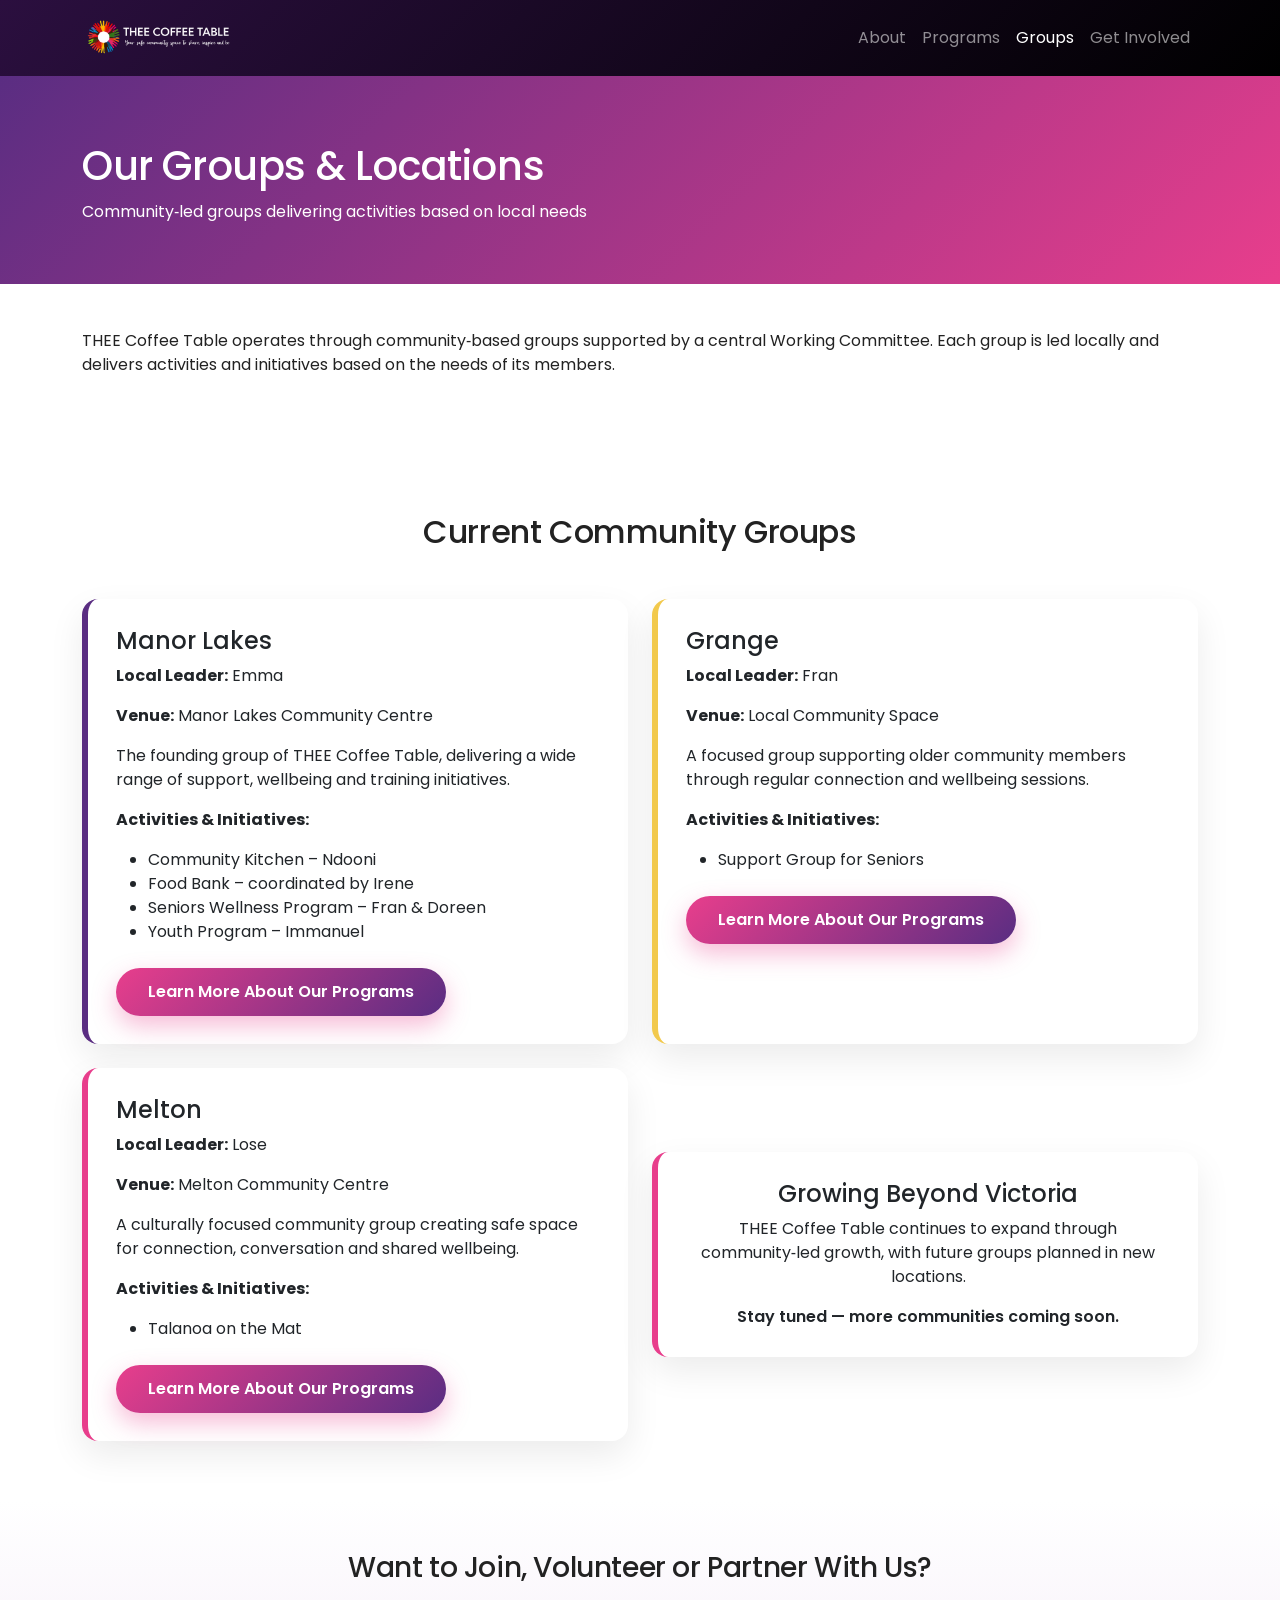
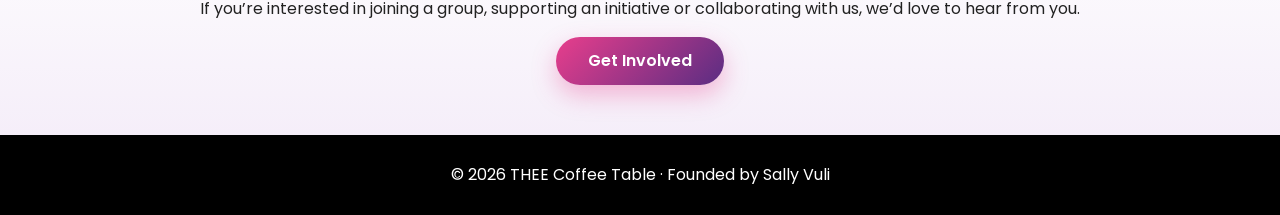
==== groups.html @ 996d45d3 "Add files via upload" ====
<!DOCTYPE html>
<html lang="en">
<head>
<meta charset="UTF-8">
<title>Groups & Locations – THEE Coffee Table</title>
<meta name="viewport" content="width=device-width, initial-scale=1">

<link href="https://cdn.jsdelivr.net/npm/bootstrap@5.3.3/dist/css/bootstrap.min.css" rel="stylesheet">
<link href="https://fonts.googleapis.com/css2?family=Poppins:wght@300;400;600;700&display=swap" rel="stylesheet">
<link rel="stylesheet" href="css/style.css">
</head>

<body>

<!-- NAVBAR -->
<nav class="navbar navbar-expand-lg fixed-top navbar-dark">
  <div class="container">
    <a class="navbar-brand" href="index.html">
      <img src="assets/TCT-Logo-Horizontal.png" alt="THEE Coffee Table">
    </a>
    <button class="navbar-toggler" data-bs-toggle="collapse" data-bs-target="#nav">
      <span class="navbar-toggler-icon"></span>
    </button>
    <div class="collapse navbar-collapse" id="nav">
      <ul class="navbar-nav ms-auto">
        <li class="nav-item"><a class="nav-link" href="about.html">About</a></li>
        <li class="nav-item"><a class="nav-link" href="programs.html">Programs</a></li>
        <li class="nav-item"><a class="nav-link active" href="groups.html">Groups</a></li>
        <li class="nav-item"><a class="nav-link" href="contact.html">Get Involved</a></li>
      </ul>
    </div>
  </div>
</nav>

<!-- SUBPAGE HEADER (RESTORED – THIS FIXES THE EMPTY SPACE) -->
<header class="page-header">
  <div class="container">
    <h1>Our Groups & Locations</h1>
    <p>Community‑led groups delivering activities based on local needs</p>
  </div>
</header>

<!-- INTRO -->
<section class="section section-story">
  <div class="container">
    <p>
      THEE Coffee Table operates through community‑based groups supported by a
      central Working Committee. Each group is led locally and delivers activities
      and initiatives based on the needs of its members.
    </p>
  </div>
</section>

<!-- GROUPS -->
<section class="section">
  <div class="container">

    <h2 class="text-center mb-5">Current Community Groups</h2>

    <div class="row g-4">

      <!-- Manor Lakes -->
      <div class="col-md-6">
        <div class="card h-100" style="border-left:6px solid #5a2d82;">
          <div class="card-body">
            <h4>Manor Lakes</h4>
            <p><strong>Local Leader:</strong> Emma</p>
            <p><strong>Venue:</strong> Manor Lakes Community Centre</p>

            <p>
              The founding group of THEE Coffee Table, delivering a wide range of
              support, wellbeing and training initiatives.
            </p>

            <p><strong>Activities & Initiatives:</strong></p>
            <ul>
              <li>Community Kitchen – Ndooni</li>
              <li>Food Bank – coordinated by Irene</li>
              <li>Seniors Wellness Program – Fran & Doreen</li>
              <li>Youth Program – Immanuel</li>
            </ul>

            <a href="programs.html" class="btn btn-primary mt-2">
              Learn More About Our Programs
            </a>
          </div>
        </div>
      </div>

      <!-- Grange -->
      <div class="col-md-6">
        <div class="card h-100" style="border-left:6px solid #f2c94c;">
          <div class="card-body">
            <h4>Grange</h4>
            <p><strong>Local Leader:</strong> Fran</p>
            <p><strong>Venue:</strong> Local Community Space</p>

            <p>
              A focused group supporting older community members through regular
              connection and wellbeing sessions.
            </p>

            <p><strong>Activities & Initiatives:</strong></p>
            <ul>
              <li>Support Group for Seniors</li>
            </ul>

            <a href="programs.html" class="btn btn-primary mt-2">
              Learn More About Our Programs
            </a>
          </div>
        </div>
      </div>

      <!-- Melton -->
      <div class="col-md-6">
        <div class="card h-100" style="border-left:6px solid #e83e8c;">
          <div class="card-body">
            <h4>Melton</h4>
            <p><strong>Local Leader:</strong> Lose</p>
            <p><strong>Venue:</strong> Melton Community Centre</p>

            <p>
              A culturally focused community group creating safe space for
              connection, conversation and shared wellbeing.
            </p>

            <p><strong>Activities & Initiatives:</strong></p>
            <ul>
              <li>Talanoa on the Mat</li>
            </ul>

            <a href="programs.html" class="btn btn-primary mt-2">
              Learn More About Our Programs
            </a>
          </div>
        </div>
      </div>

      <!-- GROWING BEYOND VICTORIA (FILLS THE EMPTY SPACE) -->
      <div class="col-md-6 d-flex align-items-center">
        <div class="card w-100 text-center" style="border-left:6px solid #e83e8c;">
          <div class="card-body">
            <h4>Growing Beyond Victoria</h4>
            <p>
              THEE Coffee Table continues to expand through community‑led growth,
              with future groups planned in new locations.
            </p>
            <p class="fw-semibold mb-0">
              Stay tuned — more communities coming soon.
            </p>
          </div>
        </div>
      </div>

    </div>
  </div>
</section>

<!-- CTA -->
<section class="section section-cta text-center">
  <div class="container">
    <h3>Want to Join, Volunteer or Partner With Us?</h3>
    <p>
      If you’re interested in joining a group, supporting an initiative
      or collaborating with us, we’d love to hear from you.
    </p>
    <a href="contact.html" class="btn btn-primary">
      Get Involved
    </a>
  </div>
</section>

<!-- FOOTER -->
<footer class="footer">
  © 2026 THEE Coffee Table · Founded by Sally Vuli
</footer>

<script src="https://cdn.jsdelivr.net/npm/bootstrap@5.3.3/dist/js/bootstrap.bundle.min.js"></script>
</body>
</html>
---- css/style.css ----
:root {
  --purple: #5a2d82;
  --pink: #e83e8c;
  --soft-bg: #f6f2fa;
  --dark: #111;
}

/* ================= BASE ================= */

body {
  font-family: 'Poppins', sans-serif;
  margin-top: 72px;
  background: #fff;
  color: #222;
}

p {
  margin-bottom: 1rem;
}

/* ================= NAVBAR ================= */

.navbar {
  background: linear-gradient(135deg, #2b0f3f, #000);
}

.navbar-brand img {
  height: 50px;
}

/* ================= HERO (HOMEPAGE ONLY) ================= */

.hero {
  min-height: calc(100vh - 72px);
  background-size: cover;
  background-position: center;
  position: relative;
  display: flex;
  align-items: center;
}

.hero::before {
  content: "";
  position: absolute;
  inset: 0;
  background: linear-gradient(
    to bottom right,
    rgba(0,0,0,0.75),
    rgba(0,0,0,0.35),
    rgba(0,0,0,0.05)
  );
}

.hero-content {
  position: relative;
  z-index: 1;
}

.hero h1,
.hero p {
  color: #fff;
}

/* ================= SUBPAGE HEADER (THIS WAS MISSING) ================= */

.page-header {
  background: linear-gradient(135deg, var(--purple), var(--pink));
  color: #fff;
  padding: 70px 0 60px;
}

.page-header h1 {
  margin-bottom: 10px;
}

.page-header p {
  margin-bottom: 0;
  max-width: 720px;
}

/* Pull content closer after header */
.page-header + section {
  padding-top: 45px;
}

/* ================= SECTIONS ================= */

.section {
  padding: 60px 0;
}

.section-soft {
  background: var(--soft-bg);
}

.section-cta {
  padding: 50px 0;
  background: linear-gradient(180deg, #ffffff, #f5eef9);
}

/* ================= HEADINGS ================= */

h1, h2, h3 {
  margin-bottom: 0.8rem;
  letter-spacing: -0.4px;
}

.section-title {
  color: var(--purple);
  font-weight: 600;
}

/* ================= BUTTONS ================= */

.btn-primary {
  background: linear-gradient(135deg, var(--pink), var(--purple));
  border: none;
  border-radius: 30px;
  padding: 12px 32px;
  font-weight: 600;
  box-shadow: 0 10px 25px rgba(232,62,140,0.35);
}

/* ================= CARDS ================= */

.card {
  border: none;
  border-radius: 16px;
  box-shadow: 0 14px 35px rgba(0,0,0,0.08);
}

.card-body {
  padding: 28px;
}

/* Program cards (homepage / programs) */
.program-card {
  background: #fff;
  border-radius: 18px;
  overflow: hidden;
  text-align: center;
}

.program-card img {
  width: 100%;
  height: 240px;
  object-fit: cover;
}

.program-card h4 {
  padding: 24px 16px;
  margin: 0;
}

/* ================= FOUNDER ================= */

.founder-img {
  width: 100%;
  max-width: 280px;
  border-radius: 18px;
  box-shadow: 0 12px 28px rgba(0,0,0,0.2);
}

/* ================= FOOTER ================= */

.footer {
  background: #000;
  color: #fff;
  text-align: center;
  padding: 28px 0;
}

/* ===== STEP FLOW WITH ARROWS ===== */

.step-flow {
  display: flex;
  flex-wrap: wrap;
  justify-content: center;
}

.step-item {
  margin-bottom: 30px;
}

.step-circle {
  width: 48px;
  height: 48px;
  margin: 0 auto 10px;
  border-radius: 50%;
  background: linear-gradient(135deg, #5a2d82, #e83e8c);
  color: #fff;
  font-weight: 600;
  display: flex;
  align-items: center;
  justify-content: center;
}

.step-arrow {
  font-size: 32px;
  color: #e83e8c;
  align-self: center;
  margin: 0 10px;
}

/* ===== HOMEPAGE FEATURE BLOCKS ===== */

.feature-section {
  background: linear-gradient(
    135deg,
    rgba(90,45,130,0.08),
    rgba(232,62,140,0.08)
  );
}

.feature-card {
  background: #fff;
  border-radius: 20px;
  padding: 40px 28px;
  text-align: center;
  height: 100%;
  transition: transform 0.35s ease, box-shadow 0.35s ease;
}

.feature-card:hover {
  transform: translateY(-8px);
  box-shadow: 0 20px 50px rgba(0,0,0,0.15);
}

.feature-icon {
  width: 64px;
  height: 64px;
  margin: 0 auto 20px;
  border-radius: 50%;
  background: linear-gradient(135deg, #5a2d82, #e83e8c);
  display: flex;
  align-items: center;
  justify-content: center;
  font-size: 30px;
  color: #fff;
}

.feature-card h3 {
  margin-bottom: 15px;
}
``

/* ===== SIMPLE WHITE ICONS IN GRADIENT CIRCLE ===== */

.feature-icon {
  width: 64px;
  height: 64px;
  margin: 0 auto 20px;
  border-radius: 50%;
  background: linear-gradient(135deg, #5a2d82, #e83e8c);
  display: flex;
  align-items: center;
  justify-content: center;
}

.feature-icon svg {
  width: 28px;
  height: 28px;
  fill: #ffffff;
}
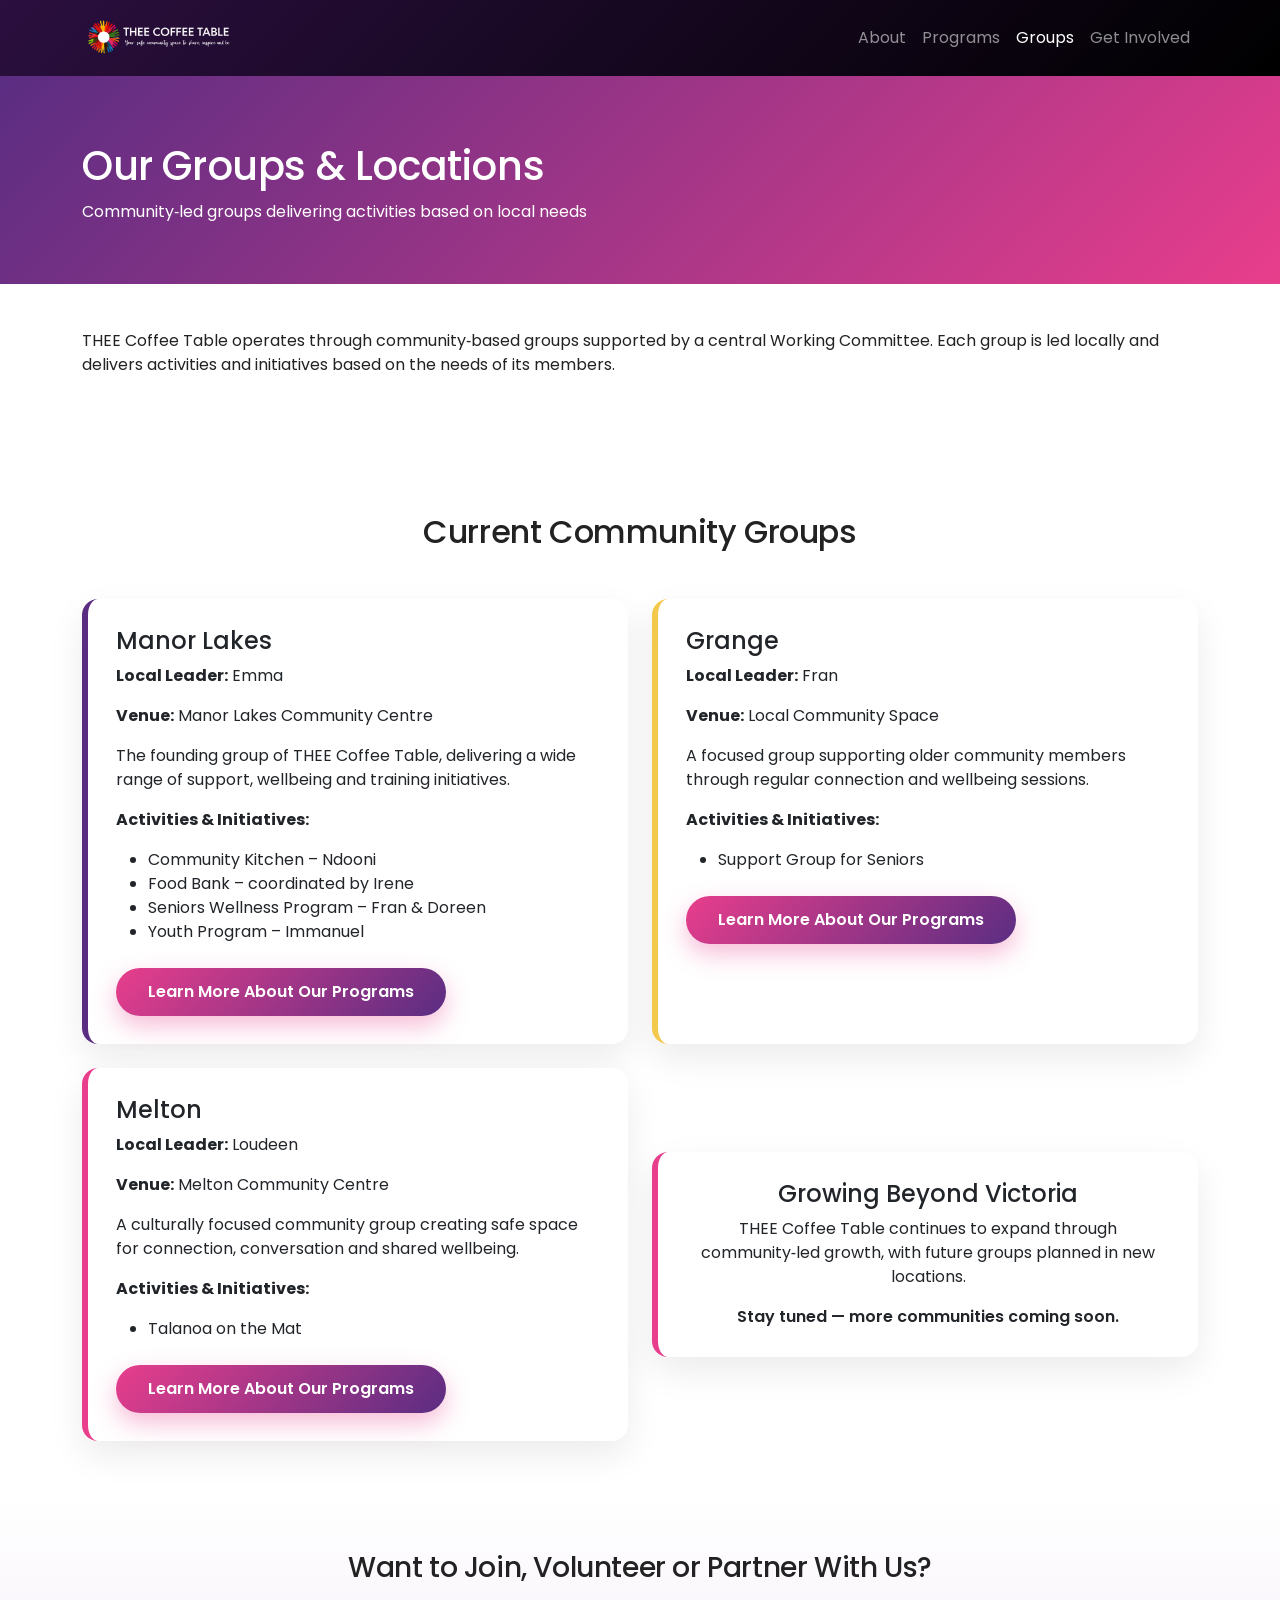
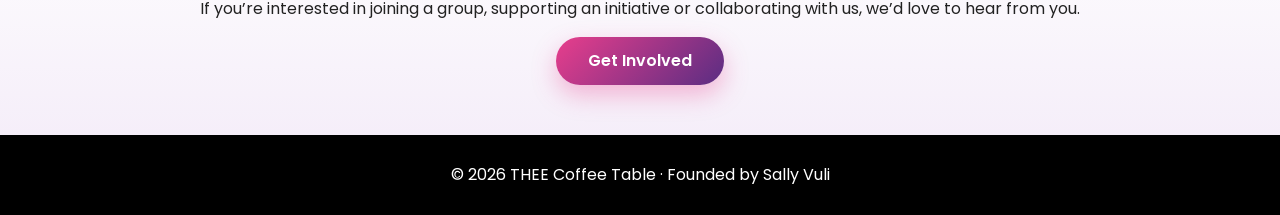
==== commit 72654861: "Update groups.html" ====
--- a/groups.html
+++ b/groups.html
@@ -117,7 +117,7 @@
         <div class="card h-100" style="border-left:6px solid #e83e8c;">
           <div class="card-body">
             <h4>Melton</h4>
-            <p><strong>Local Leader:</strong> Lose</p>
+            <p><strong>Local Leader:</strong> Loudeen</p>
             <p><strong>Venue:</strong> Melton Community Centre</p>
 
             <p>
@@ -178,4 +178,4 @@
 
 <script src="https://cdn.jsdelivr.net/npm/bootstrap@5.3.3/dist/js/bootstrap.bundle.min.js"></script>
 </body>
-</html>+</html>
